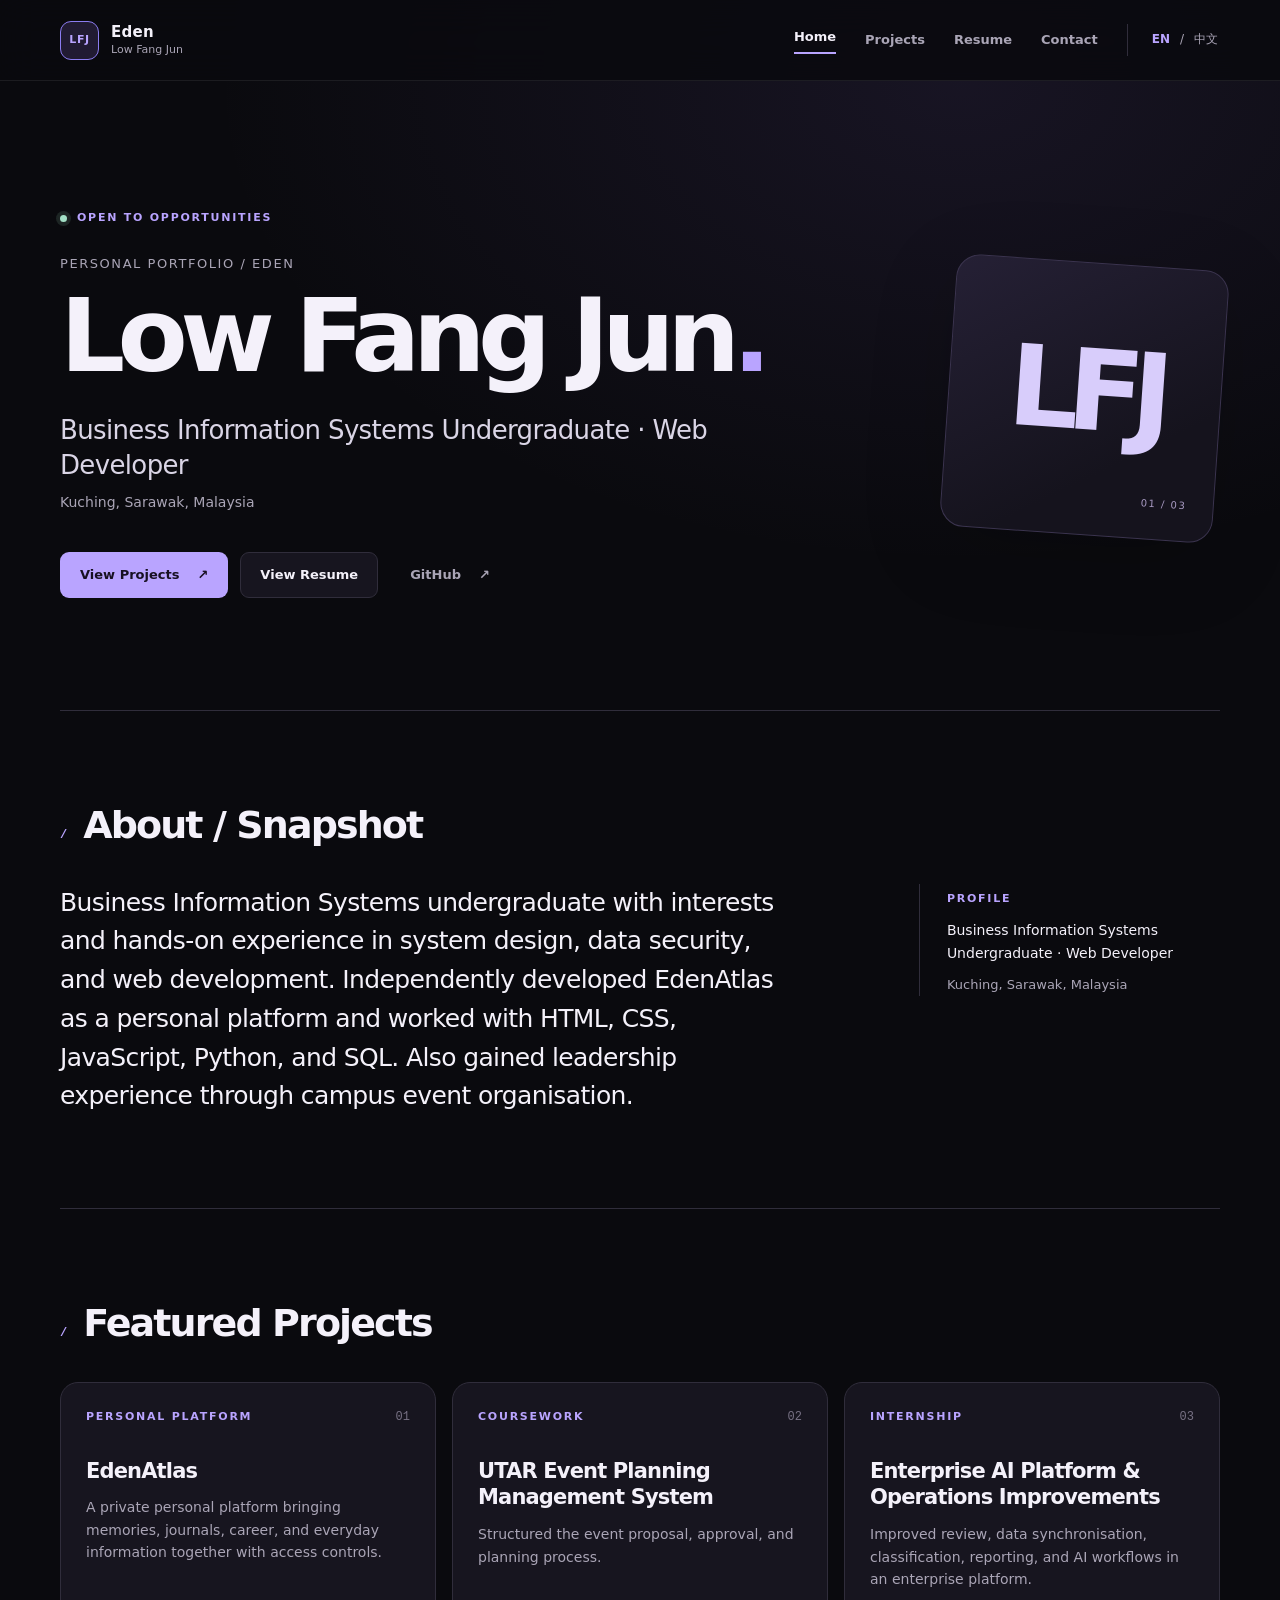
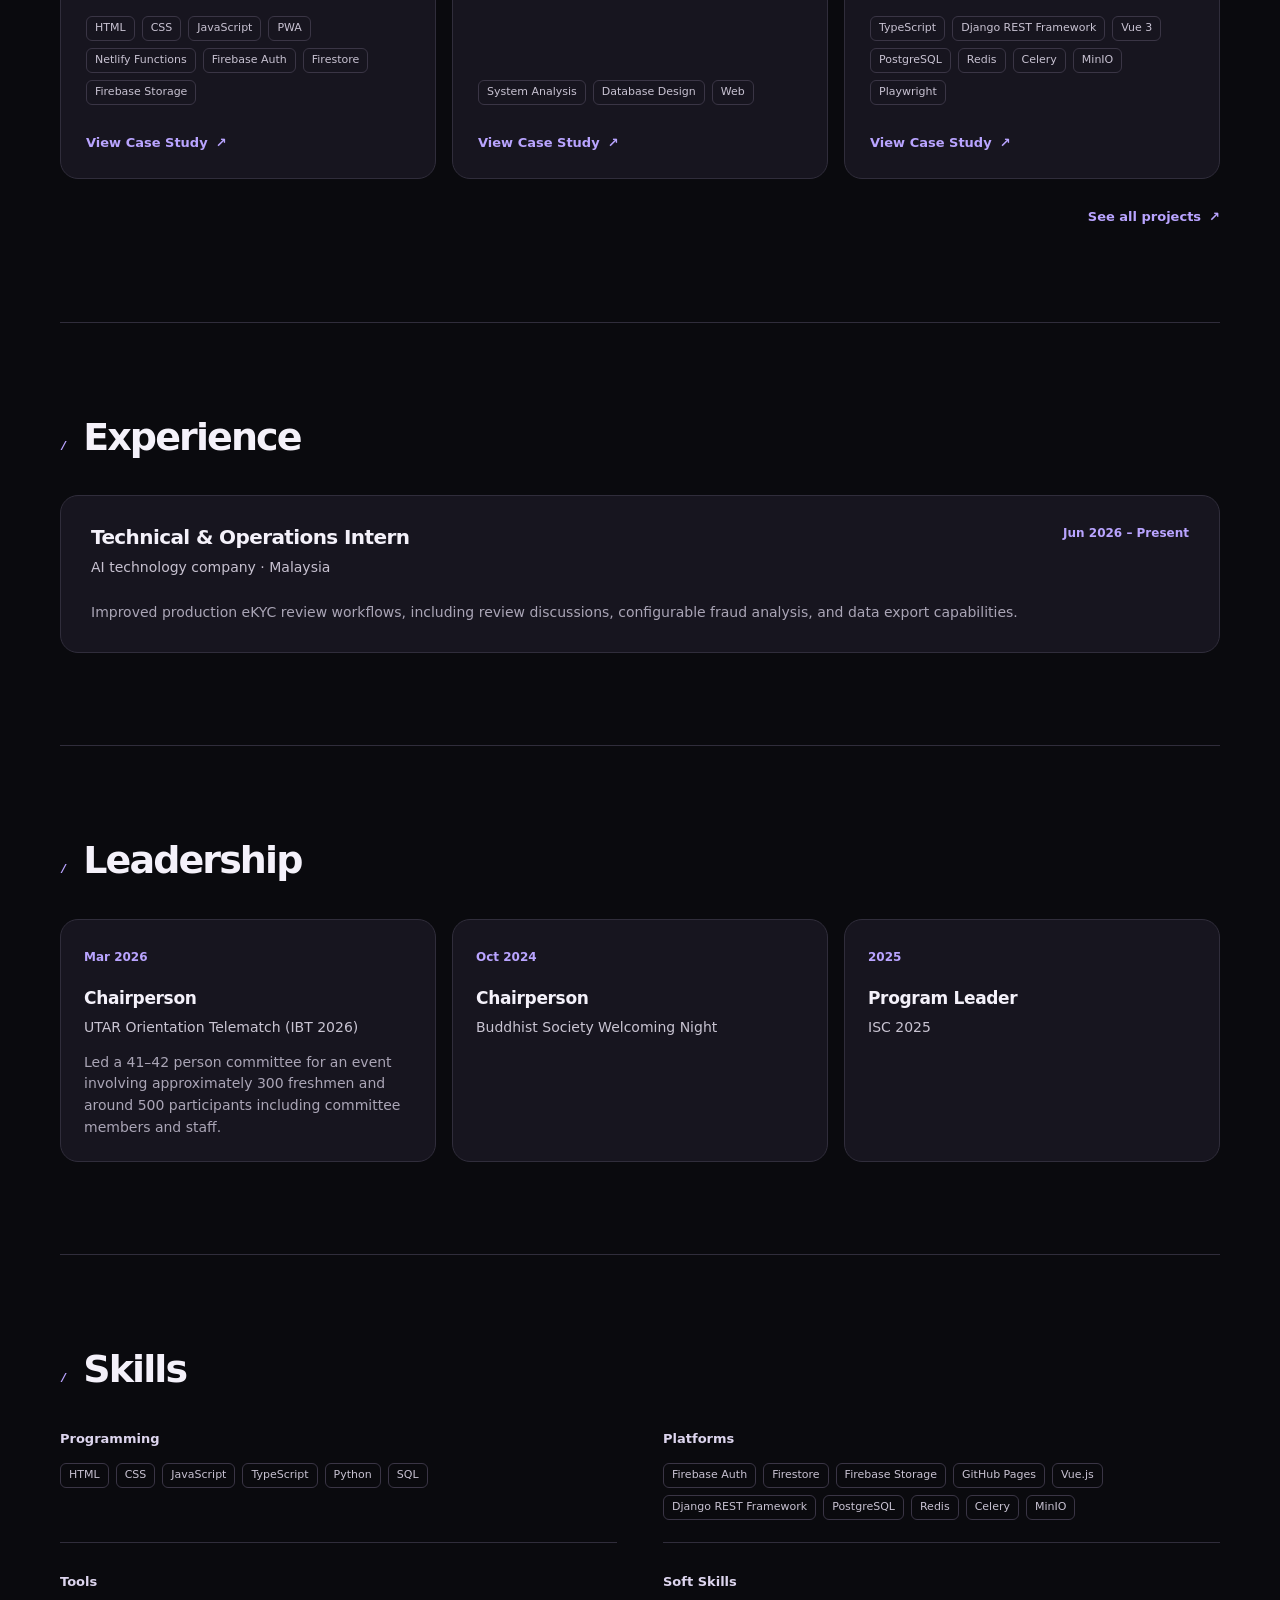
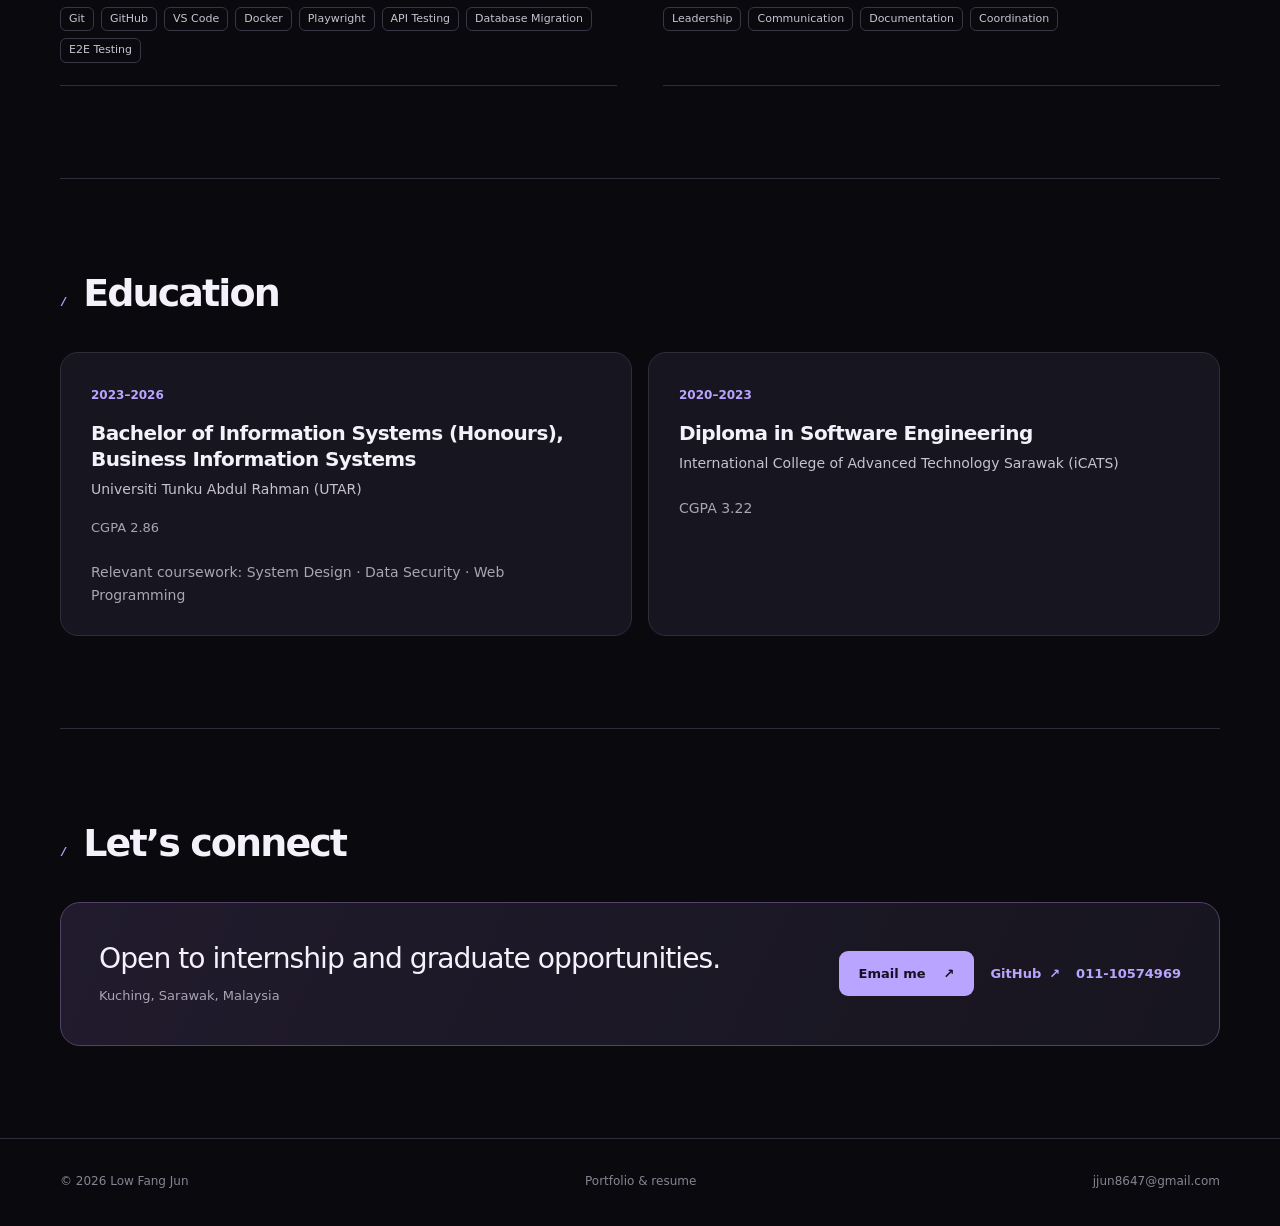
==== index.html @ b963300f "Create independent bilingual resume website" ====
<!doctype html>
<html lang="en">
<head>
  <meta charset="utf-8">
  <meta name="viewport" content="width=device-width, initial-scale=1">
  <meta name="description" content="Professional portfolio and resume of Low Fang Jun, a Business Information Systems undergraduate and web developer.">
  <meta name="theme-color" content="#0a0a0e">
  <title>Low Fang Jun — Business Information Systems & Web Development</title>
  <link rel="stylesheet" href="./assets/css/style.css">
  <script defer src="./assets/js/data.js"></script>
  <script defer src="./assets/js/main.js"></script>
</head>
<body data-page="home">
  <a class="skip-link" href="#main">Skip to content</a>
  <div id="site-header"></div>
  <main id="main" class="site-main"></main>
  <div id="site-footer"></div>
</body>
</html>
---- assets/css/style.css ----
:root{color-scheme:dark;--bg:#0a0a0e;--surface:#17151f;--surface-2:#1d1a27;--border:#302d3b;--text:#f4f1fa;--muted:#aaa5b6;--accent:#b9a4ff;--accent-2:#8b7cf0;--max:1160px;--radius:18px}
*{box-sizing:border-box}
html{scroll-behavior:smooth}
body{margin:0;background:var(--bg);color:var(--text);font:16px/1.65 system-ui,-apple-system,BlinkMacSystemFont,"Segoe UI",sans-serif;-webkit-font-smoothing:antialiased}
body::before{content:"";position:absolute;z-index:-1;top:0;left:0;width:100%;height:700px;background:radial-gradient(ellipse at 75% 12%,rgba(123,94,190,.12),transparent 55%);pointer-events:none}
a{color:inherit;text-decoration:none}button{font:inherit}button,a{-webkit-tap-highlight-color:transparent}
:focus-visible{outline:3px solid var(--accent);outline-offset:4px;border-radius:4px}
::selection{background:#7562b2;color:#fff}
.container{width:min(calc(100% - 48px),var(--max));margin-inline:auto}
.skip-link{position:fixed;z-index:100;top:-80px;left:16px;background:var(--accent);color:#111;padding:10px 16px;border-radius:8px}.skip-link:focus{top:12px}
.site-header{position:relative;z-index:10;border-bottom:1px solid rgba(255,255,255,.08);background:rgba(10,10,14,.86);backdrop-filter:blur(18px)}
.nav-inner{display:flex;align-items:center;justify-content:space-between;min-height:80px;gap:30px}
.brand{display:inline-flex;align-items:center;gap:12px;line-height:1.1;white-space:nowrap}.brand-mark{display:grid;place-items:center;width:39px;height:39px;border:1px solid var(--accent-2);border-radius:11px;color:var(--accent);font-size:11px;font-weight:800;letter-spacing:.05em;background:#211b32}.brand strong,.brand small{display:block}.brand strong{font-size:15px;letter-spacing:.02em}.brand small{font-size:11px;color:var(--muted);margin-top:4px}
.primary-nav{display:flex;align-items:center;gap:29px}.primary-nav>a{font-size:13px;font-weight:600;color:var(--muted);transition:color .2s}.primary-nav>a:hover,.primary-nav>a[aria-current]{color:var(--text)}.primary-nav>a[aria-current]::after{content:"";display:block;width:100%;height:2px;margin-top:4px;background:var(--accent)}
.language-switch{display:flex;align-items:center;gap:8px;padding-left:22px;border-left:1px solid var(--border);color:var(--muted);font-size:12px}.language-switch button{border:0;background:transparent;color:var(--muted);padding:6px 2px;cursor:pointer;font-size:12px}.language-switch button[aria-pressed=true]{color:var(--accent);font-weight:700}.language-switch button:hover{color:var(--text)}
.menu-toggle{display:none;width:42px;height:42px;align-items:center;justify-content:center;flex-direction:column;gap:5px;border:1px solid var(--border);border-radius:10px;background:var(--surface);cursor:pointer}.menu-toggle span{width:17px;height:2px;background:var(--text);border-radius:2px}
.site-main{min-height:calc(100vh - 170px)}.eyebrow{font-size:11px;letter-spacing:.16em;text-transform:uppercase;font-weight:800;color:var(--accent)}.muted{color:var(--muted)}.small{font-size:13px}
.hero{min-height:630px;display:grid;grid-template-columns:minmax(0,1.5fr) minmax(260px,.5fr);align-items:center;gap:70px;padding:95px 0 90px;border-bottom:1px solid var(--border)}.hero .eyebrow{display:flex;align-items:center;gap:10px}.status-dot{width:7px;height:7px;background:#a3e0c6;border-radius:50%;box-shadow:0 0 0 4px rgba(163,224,198,.12)}.hero-kicker{margin:26px 0 8px;color:var(--muted);font-size:13px;letter-spacing:.12em;text-transform:uppercase}.hero h1,.page-intro h1,.case-hero h1{font-size:clamp(54px,8vw,104px);letter-spacing:-.075em;line-height:1.04;margin:0;font-weight:700}.hero-period{color:var(--accent)}.hero-title{font-size:clamp(19px,2.2vw,26px);line-height:1.35;margin:24px 0 8px;max-width:690px;color:#dad5e6;letter-spacing:-.025em}.hero-location{color:var(--muted);font-size:14px;margin:0}.hero-actions{display:flex;flex-wrap:wrap;align-items:center;gap:12px;margin-top:38px}.button{display:inline-flex;align-items:center;justify-content:center;gap:18px;padding:11px 19px;border-radius:9px;border:1px solid transparent;font-size:13px;font-weight:700;min-height:45px;cursor:pointer;transition:transform .2s,border-color .2s,background .2s}.button:hover{transform:translateY(-2px)}.button-primary{background:var(--accent);color:#171022}.button-primary:hover{background:#cbbaff}.button-secondary{background:var(--surface);border-color:var(--border);color:var(--text)}.button-secondary:hover{border-color:var(--accent-2)}.button-plain{color:var(--muted)}.button-plain:hover{color:var(--text)}
.monogram{justify-self:end;display:flex;flex-direction:column;justify-content:space-between;width:min(100%,290px);aspect-ratio:1;border:1px solid #3b344f;border-radius:24px;padding:26px;background:linear-gradient(150deg,#252035,#15131d 70%);box-shadow:0 20px 80px rgba(0,0,0,.17);transform:rotate(4deg)}.monogram span{align-self:center;margin:auto;font-size:clamp(70px,9vw,112px);line-height:1;letter-spacing:-.11em;font-weight:800;color:#d8cdfb}.monogram small{align-self:flex-end;color:#a99bc4;font-size:10px;letter-spacing:.15em}
.section{padding:92px 0;border-bottom:1px solid var(--border);scroll-margin-top:36px}.section-heading{display:flex;align-items:baseline;gap:16px;margin-bottom:35px}.section-heading h2{font-size:clamp(26px,3vw,38px);line-height:1.2;letter-spacing:-.05em;margin:0}.section-index{color:var(--accent);font:700 12px/1.4 ui-monospace,Consolas,monospace}.about-layout{display:grid;grid-template-columns:1.7fr .7fr;gap:11%}.statement{font-size:clamp(19px,2vw,25px);line-height:1.55;letter-spacing:-.025em;margin:0;max-width:800px}.about-aside{border-left:1px solid var(--border);padding-left:27px;align-self:start}.about-aside p{margin:9px 0 0;font-size:14px}.about-aside p.muted{font-size:13px}
.project-grid{display:grid;grid-template-columns:repeat(3,minmax(0,1fr));gap:16px}.project-card{display:flex;flex-direction:column;min-width:0;padding:25px;background:var(--surface);border:1px solid var(--border);border-radius:var(--radius);transition:transform .2s,border-color .2s,background .2s}.project-card:hover{transform:translateY(-4px);border-color:#685682;background:var(--surface-2)}.card-top{display:flex;justify-content:space-between;gap:10px;align-items:center}.card-number{font:12px ui-monospace,Consolas,monospace;color:#777184}.project-card h3{font-size:21px;letter-spacing:-.04em;line-height:1.27;margin:32px 0 12px}.project-card p{color:var(--muted);font-size:14px;line-height:1.6;margin:0 0 26px}.tag-list{display:flex;flex-wrap:wrap;gap:7px;list-style:none;margin:0;padding:0}.tag-list li{border:1px solid #3a3545;border-radius:6px;padding:4px 8px;font-size:11px;line-height:1.35;color:#c8c2d2;overflow-wrap:anywhere}.project-card .tag-list{margin-top:auto;margin-bottom:27px}.text-link{display:inline-flex;align-items:center;gap:8px;width:max-content;max-width:100%;color:var(--accent);font-size:13px;font-weight:750}.text-link:hover{text-decoration:underline;text-underline-offset:4px}.section-tail{margin-top:24px;text-align:right}.section-tail .text-link{margin-left:auto}
.entry{padding:28px 30px;background:var(--surface);border:1px solid var(--border);border-radius:var(--radius)}.entry-head{display:flex;justify-content:space-between;align-items:start;gap:16px}.entry h3,.resume-project h3{margin:0;font-size:20px;line-height:1.3;letter-spacing:-.03em}.entry-sub{margin:6px 0 0;color:#c7c1d0;font-size:14px}.entry-date{color:var(--accent);font-size:12px;font-weight:700;white-space:nowrap}.entry>p:last-child{margin:22px 0 0;color:var(--muted);font-size:14px}.detail-list{margin:20px 0 0;padding-left:21px;color:var(--muted);font-size:14px}.detail-list li{padding-left:3px;margin:0 0 9px}.detail-list li:last-child{margin-bottom:0}
.leadership-grid{display:grid;grid-template-columns:repeat(3,minmax(0,1fr));gap:16px}.leadership-card{padding:23px;border:1px solid var(--border);border-radius:var(--radius);background:var(--surface)}.leadership-card h3{font-size:17px;line-height:1.3;margin:18px 0 6px;letter-spacing:-.02em}.leadership-card p{margin:0;color:#c9c4d2;font-size:14px}.leadership-card p.small{margin-top:13px;line-height:1.55;color:var(--muted)}
.skills-grid{display:grid;grid-template-columns:repeat(2,minmax(0,1fr));gap:28px 46px}.skill-group{padding:0 0 22px;border-bottom:1px solid var(--border)}.skill-group h3{font-size:13px;margin:0 0 14px;color:#ddd5ee}.education-grid{display:grid;grid-template-columns:repeat(2,minmax(0,1fr));gap:16px}.education-card h3{margin-top:13px}.education-card .muted{font-size:13px;margin:16px 0 0}.education-card .small{margin-top:7px}
.contact-section{border:0}.contact-panel{display:flex;justify-content:space-between;align-items:center;gap:32px;padding:38px;background:linear-gradient(115deg,#211b2d,#17151f);border:1px solid #514267;border-radius:20px}.contact-copy{font-size:clamp(20px,2.2vw,29px);line-height:1.3;letter-spacing:-.035em;margin:0}.contact-panel .muted{font-size:13px;margin:8px 0 0}.contact-actions{display:flex;align-items:center;flex-wrap:wrap;gap:16px}
.site-footer{border-top:1px solid var(--border);color:#888292;font-size:12px}.footer-inner{display:flex;justify-content:space-between;gap:20px;align-items:center;min-height:87px}.site-footer a:hover{color:var(--accent)}
.page-content{padding-top:70px;padding-bottom:100px}.page-intro{padding-bottom:55px}.page-intro h1{font-size:clamp(54px,7vw,84px);margin:16px 0}.page-intro>p:last-child{color:var(--muted);margin:0;max-width:600px}.projects-page-grid .project-card{min-height:360px}
.back-link{display:inline-flex;gap:10px;align-items:center;color:var(--muted);font-size:13px;font-weight:700}.back-link:hover{color:var(--accent)}.case-hero{display:flex;justify-content:space-between;gap:36px;align-items:end;padding:50px 0 65px;border-bottom:1px solid var(--border)}.case-hero h1{font-size:clamp(45px,6.5vw,80px);max-width:900px;margin:14px 0 20px}.case-summary{font-size:clamp(17px,2vw,22px);max-width:690px;color:#c8c3d0;line-height:1.5;margin:0}.case-hero-mark{white-space:nowrap;color:#655778;font-size:76px;line-height:1;font-weight:800;letter-spacing:-.09em}.case-hero-mark span{font-size:19px;color:var(--accent);letter-spacing:-.04em}.case-layout{display:grid;grid-template-columns:minmax(0,1fr) 280px;gap:80px;padding:25px 0 65px}.case-section{display:grid;grid-template-columns:190px minmax(0,1fr);gap:32px;border-bottom:1px solid var(--border);padding:39px 0}.case-label{display:flex;gap:13px;align-items:baseline}.case-label h2,.case-aside h2{font-size:16px;line-height:1.4;margin:0;letter-spacing:-.02em}.case-section p{font-size:16px;line-height:1.75;color:#c4bfcb;margin:0}.case-aside{align-self:start;position:sticky;top:25px;padding:28px;background:var(--surface);border:1px solid var(--border);border-radius:var(--radius);margin-top:39px}.case-aside h2{margin-bottom:20px}.project-pager{display:grid;grid-template-columns:1fr 1fr;gap:15px}.project-pager a{min-width:0;display:flex;flex-direction:column;gap:7px;padding:25px;border:1px solid var(--border);border-radius:var(--radius);background:var(--surface)}.project-pager a:hover{border-color:var(--accent-2)}.project-pager a:last-child{text-align:right}.project-pager span{font-size:12px;color:var(--muted)}.project-pager strong{font-size:16px;overflow-wrap:anywhere}.not-found{text-align:center;max-width:540px;margin:80px auto 120px}.not-found h1{font-size:clamp(40px,6vw,68px);letter-spacing:-.06em;margin:18px 0}.not-found p{color:var(--muted);margin-bottom:30px}
.resume-shell{padding:45px 0 100px}.resume-toolbar{display:flex;justify-content:space-between;align-items:center;margin-bottom:22px}.resume-paper{background:#fdfcfe;color:#202028;padding:54px 62px;border-radius:5px;box-shadow:0 25px 90px rgba(0,0,0,.18)}.resume-paper .eyebrow,.resume-paper .section-index,.resume-paper .entry-date{color:#5b438a}.resume-head{display:flex;justify-content:space-between;gap:25px;border-bottom:2px solid #33284e;padding-bottom:28px}.resume-head h1{font-size:42px;letter-spacing:-.06em;line-height:1.1;margin:8px 0}.resume-title{margin:0;color:#494354;font-size:16px}.resume-contact{display:flex;flex-direction:column;align-items:flex-end;gap:4px;text-align:right;font-size:12px;color:#474250}.resume-contact a:hover,.resume-project a:hover{text-decoration:underline}.resume-paper .section{padding:30px 0;border-color:#d9d6df}.resume-paper .section:last-child{border:0;padding-bottom:0}.resume-paper .section-heading{margin-bottom:17px}.resume-paper .section-heading h2{font-size:22px}.resume-paper .resume-summary{margin:0;line-height:1.65;font-size:13px}.resume-paper .entry{background:transparent;border:0;border-radius:0;padding:0}.resume-paper .entry h3,.resume-paper .resume-project h3{font-size:15px}.resume-paper .entry-sub,.resume-paper .entry>p:last-child,.resume-paper .detail-list,.resume-paper .resume-project p{font-size:12px;color:#494550}.resume-paper .entry-date{font-size:11px}.resume-paper .education-grid{gap:22px}.resume-paper .education-card .muted{font-size:11px;color:#595460;margin:7px 0 0}.resume-paper .detail-list{margin-top:11px;line-height:1.5}.resume-paper .detail-list li{margin-bottom:5px}.resume-projects{display:grid;gap:16px}.resume-project{padding-bottom:15px;border-bottom:1px solid #e0dde5}.resume-project:last-child{border-bottom:0;padding-bottom:0}.resume-project p{margin:6px 0 0}.resume-paper .leadership-grid{grid-template-columns:repeat(2,minmax(0,1fr));gap:14px 24px}.resume-paper .leadership-card{border:0;background:none;border-radius:0;padding:0}.resume-paper .leadership-card h3{font-size:13px;margin:4px 0 2px}.resume-paper .leadership-card p,.resume-paper .leadership-card p.small{font-size:11px;color:#494550;margin:0}.resume-paper .leadership-card p.small{margin-top:4px}.resume-paper .skills-grid{gap:15px 20px}.resume-paper .skill-group{border-color:#e0dde5;padding-bottom:10px}.resume-paper .skill-group h3{color:#33284e;font-size:12px;margin-bottom:8px}.resume-paper .tag-list{gap:5px}.resume-paper .tag-list li{border-color:#dcd8e4;color:#494550;font-size:10px;padding:3px 6px}
@media(max-width:850px){.hero{grid-template-columns:1fr minmax(170px,.35fr);gap:25px;min-height:530px}.monogram{padding:15px}.monogram span{font-size:60px}.project-grid{grid-template-columns:1fr 1fr}.project-card:last-child{grid-column:1/-1}.leadership-grid{grid-template-columns:1fr 1fr}.case-layout{gap:35px;grid-template-columns:minmax(0,1fr) 230px}.case-section{grid-template-columns:145px 1fr;gap:22px}.resume-paper{padding:45px}}
@media(max-width:700px){.container{width:min(calc(100% - 36px),var(--max))}.nav-inner{min-height:68px}.menu-toggle{display:flex}.primary-nav{display:none;position:absolute;top:68px;left:0;right:0;flex-direction:column;align-items:stretch;gap:0;background:#14121b;border-bottom:1px solid var(--border);padding:12px 18px 20px;box-shadow:0 18px 30px rgba(0,0,0,.25)}.primary-nav.is-open{display:flex}.primary-nav>a{padding:11px 6px}.primary-nav>a[aria-current]::after{width:30px;margin-top:2px}.language-switch{padding:10px 6px 0;border:0;border-top:1px solid var(--border);margin-top:6px}.hero{display:block;min-height:auto;padding:74px 0 76px}.hero h1{font-size:clamp(54px,12vw,80px)}.hero-title{margin-top:18px}.monogram{display:none}.section{padding:67px 0}.section-heading{margin-bottom:25px}.about-layout{grid-template-columns:1fr;gap:28px}.about-aside{padding-left:18px}.project-grid,.leadership-grid,.education-grid,.skills-grid{grid-template-columns:1fr}.project-card:last-child{grid-column:auto}.project-card{min-height:300px}.leadership-grid{gap:12px}.contact-panel{display:block;padding:25px}.contact-actions{margin-top:25px}.footer-inner{flex-wrap:wrap;padding:18px 0;min-height:0}.page-content{padding-top:50px}.case-hero{padding:42px 0}.case-hero-mark{display:none}.case-layout{display:flex;flex-direction:column;gap:0;padding-top:0}.case-aside{position:static;margin:28px 0}.case-section{grid-template-columns:1fr;gap:12px;padding:28px 0}.project-pager{grid-template-columns:1fr 1fr}.resume-shell{padding:25px 0 60px}.resume-paper{padding:30px 22px}.resume-head{display:block}.resume-contact{align-items:flex-start;text-align:left;margin-top:20px}.resume-paper .education-grid{grid-template-columns:1fr}.resume-paper .leadership-grid{grid-template-columns:1fr 1fr}.resume-paper .skills-grid{grid-template-columns:1fr 1fr}}
@media(max-width:420px){.container{width:min(calc(100% - 28px),var(--max))}.hero h1{font-size:52px}.hero-actions{gap:8px}.hero-actions .button{padding:10px 12px}.project-pager{grid-template-columns:1fr}.project-pager a:last-child{text-align:left}.resume-paper{padding:26px 18px}.resume-head h1{font-size:35px}.resume-paper .leadership-grid,.resume-paper .skills-grid{grid-template-columns:1fr}.entry-head{flex-direction:column;gap:6px}.contact-actions{align-items:flex-start;flex-direction:column}}
@media(prefers-reduced-motion:reduce){html{scroll-behavior:auto}*,*::before,*::after{transition-duration:.01ms!important;animation-duration:.01ms!important}}
@page{size:A4;margin:15mm}
@media print{*{-webkit-print-color-adjust:exact;print-color-adjust:exact}html,body{background:#fff!important;color:#111!important;font-size:10pt}.site-header,.site-footer,.skip-link,.resume-toolbar,.print-button{display:none!important}body::before{display:none}.container{width:100%;max-width:none}.site-main{min-height:0}.resume-shell{padding:0}.resume-paper{padding:0;border:0;box-shadow:none;background:#fff;color:#111}.resume-head{break-after:avoid}.resume-paper .section{padding:15px 0;break-inside:auto}.resume-paper .section-heading,.resume-paper h2,.resume-paper h3{break-after:avoid}.resume-paper .entry,.resume-paper .education-card,.resume-paper .resume-project,.resume-paper .leadership-card,.resume-paper .skill-group{break-inside:avoid;page-break-inside:avoid}.resume-paper .leadership-grid{grid-template-columns:1fr 1fr}.resume-paper .skills-grid{grid-template-columns:1fr 1fr}.resume-paper .tag-list li{border-color:#c8c8c8}.resume-contact a,.resume-project a{color:inherit;text-decoration:none}.resume-paper .detail-list li{orphans:2;widows:2}}
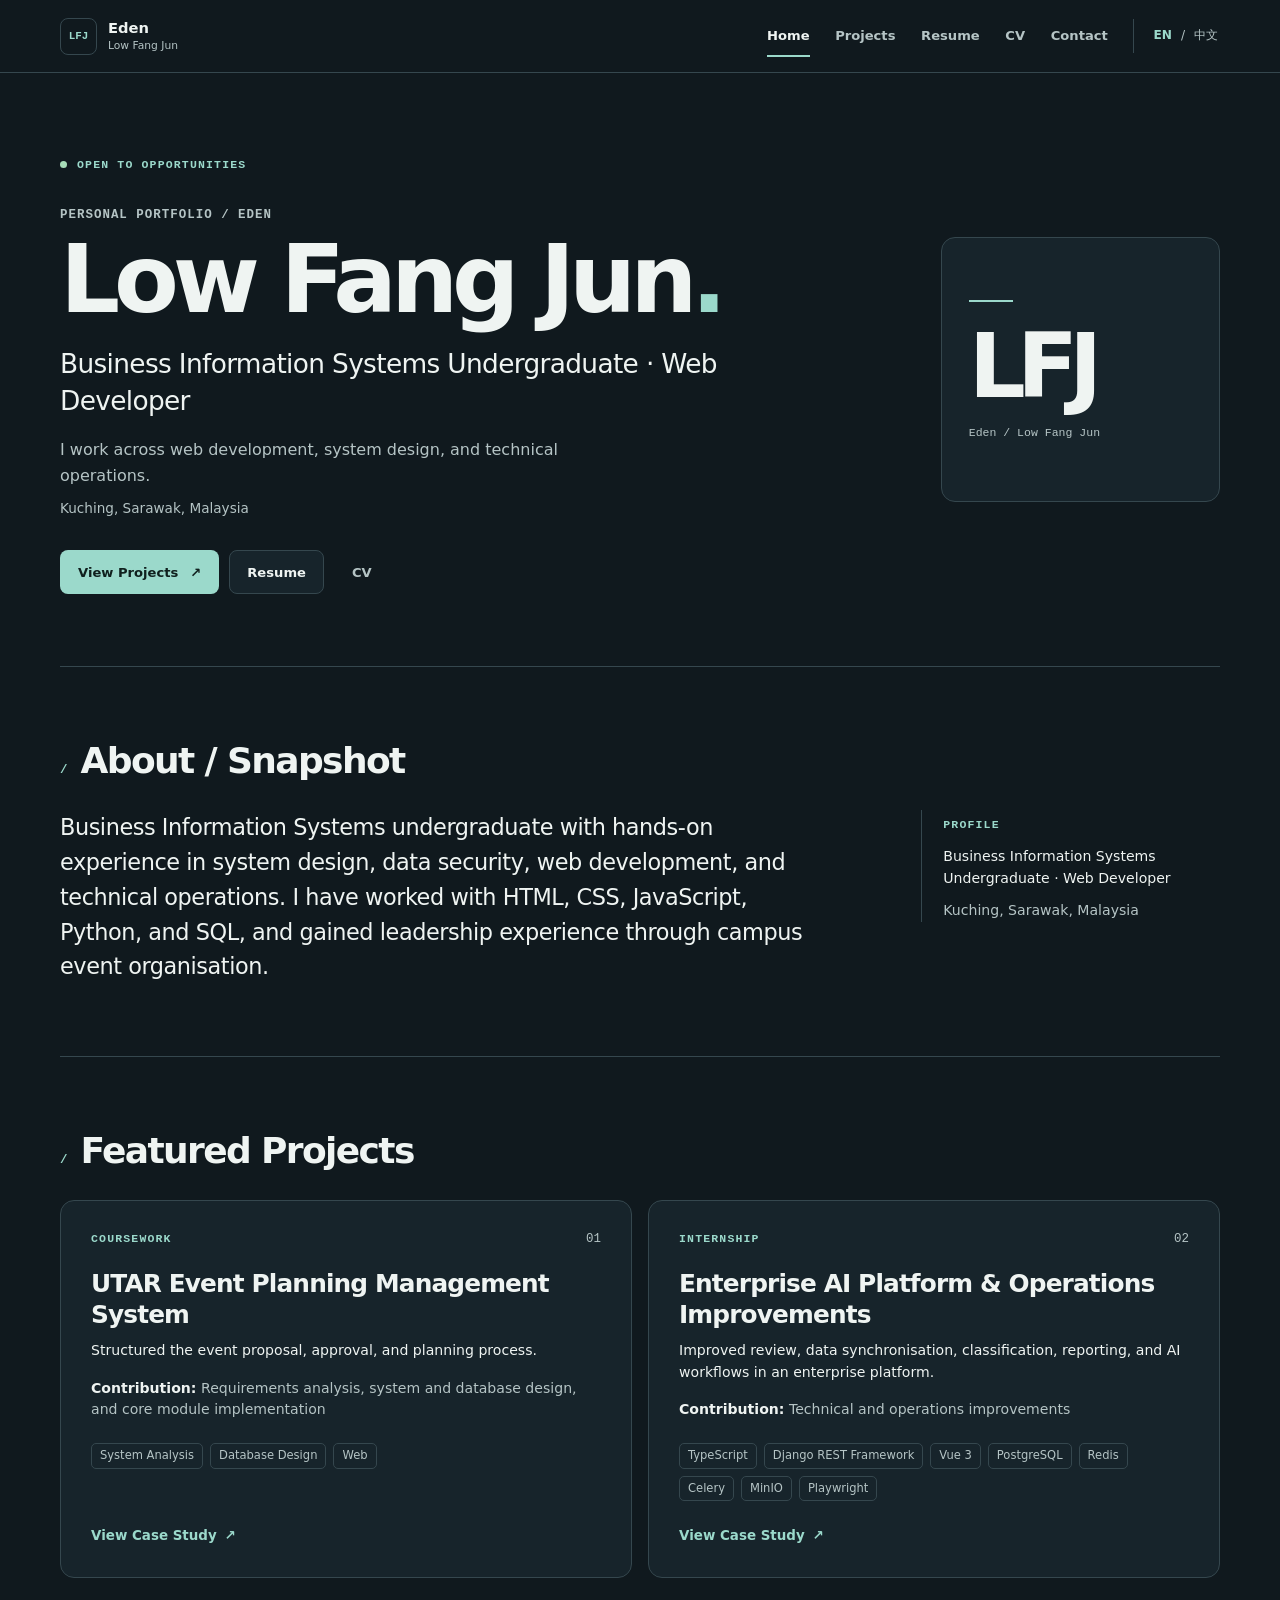
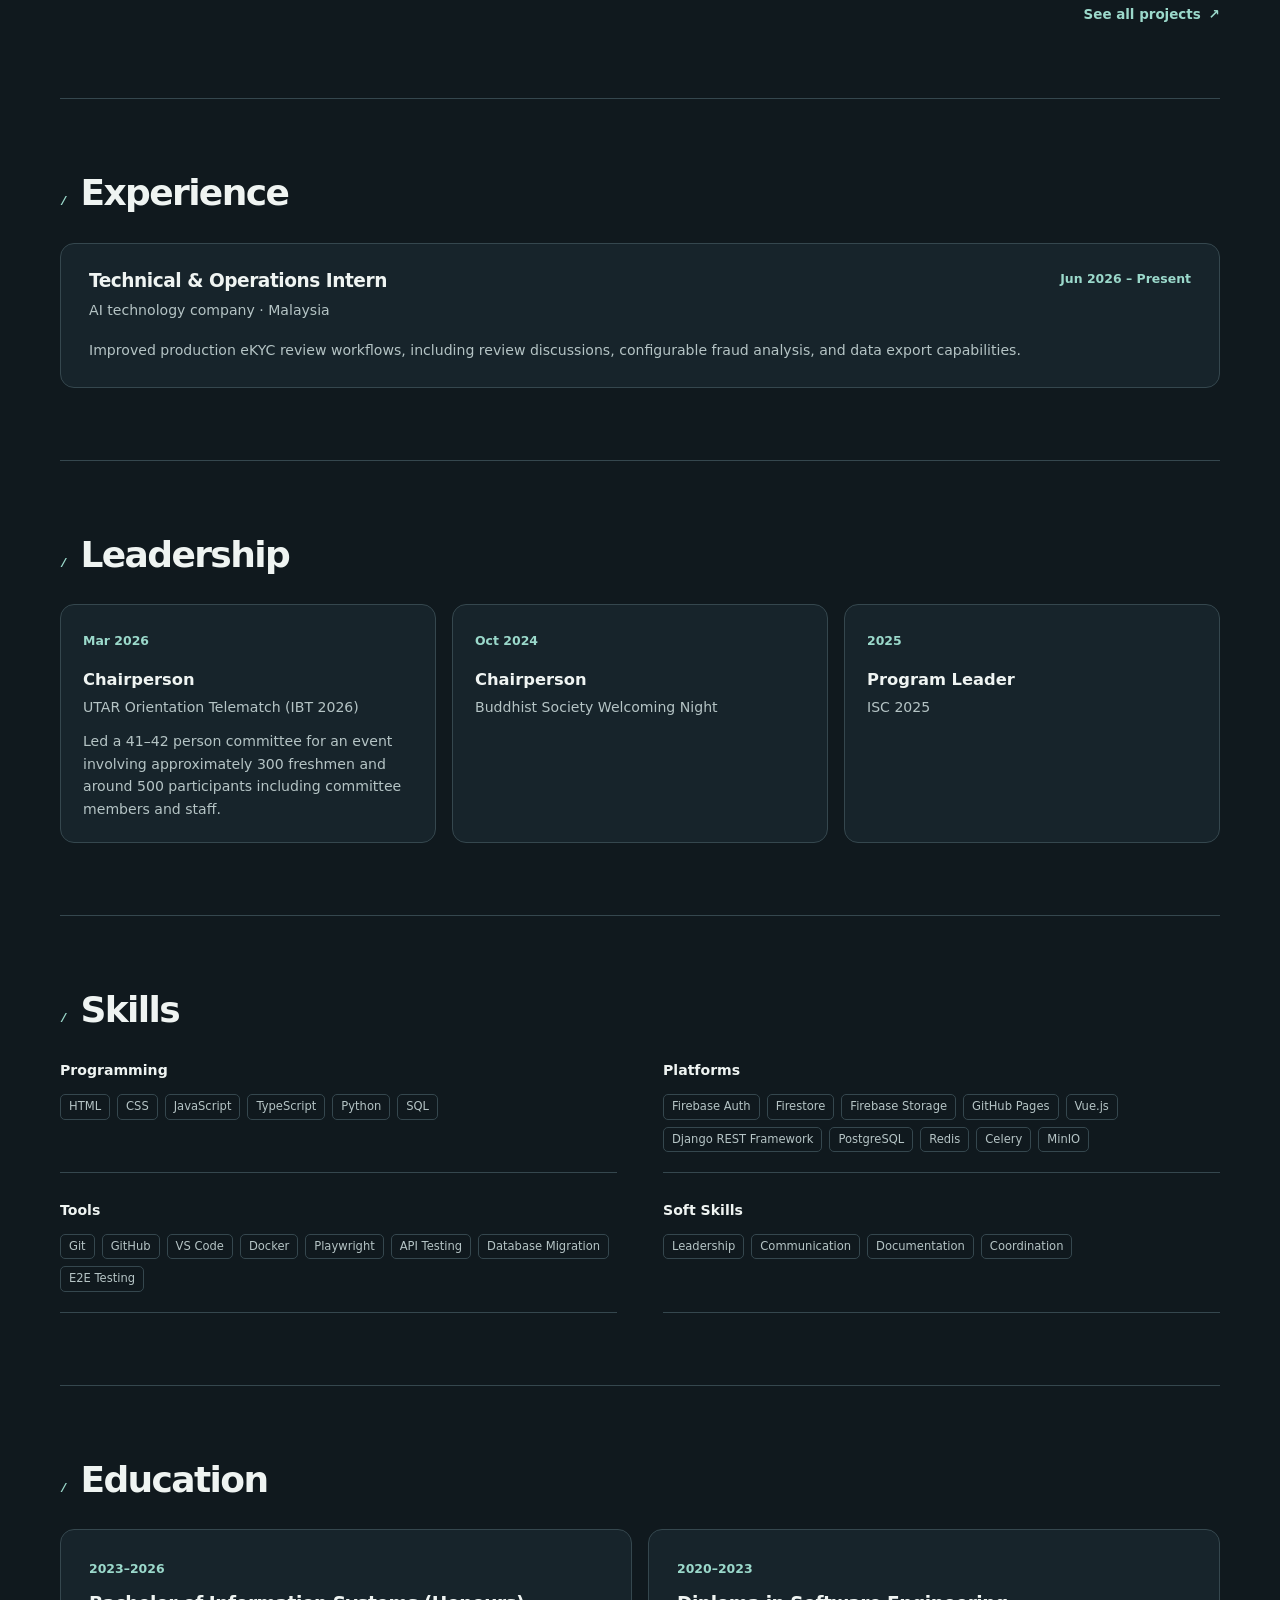
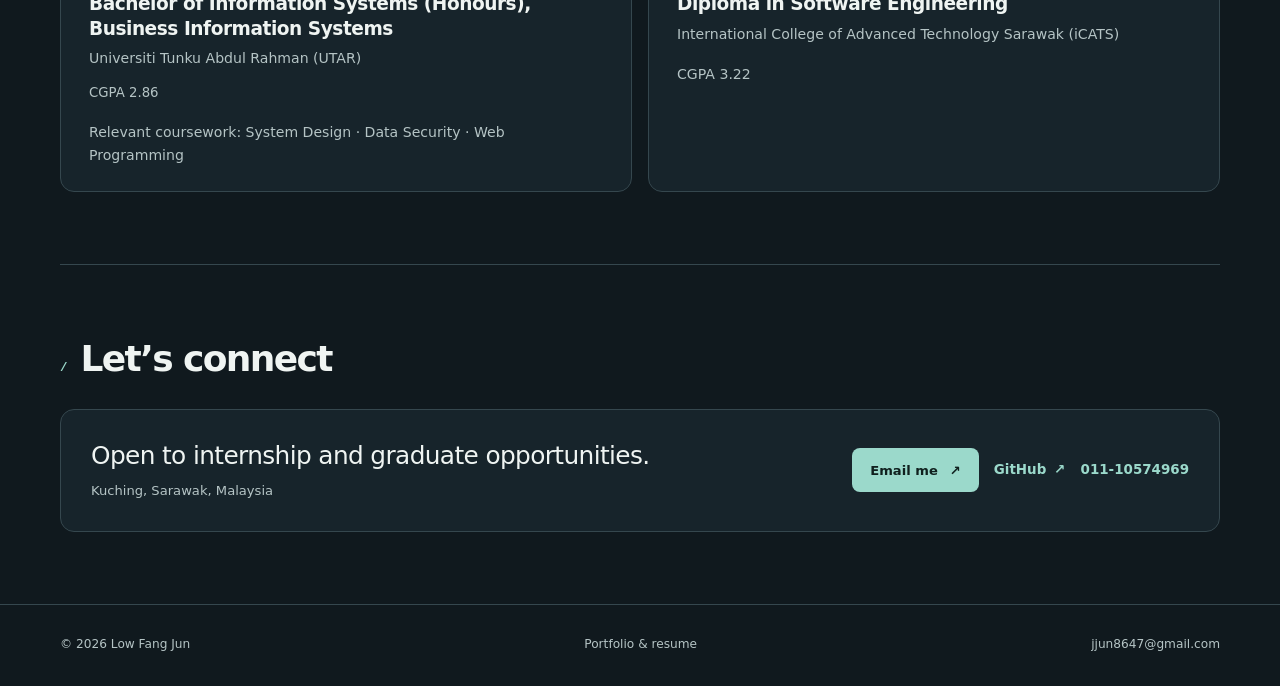
==== commit e1a1d705: "Upgrade portfolio UI and dynamic CV" ====
--- a/index.html
+++ b/index.html
@@ -1,10 +1,10 @@
-<!doctype html>
+﻿<!doctype html>
 <html lang="en">
 <head>
   <meta charset="utf-8">
   <meta name="viewport" content="width=device-width, initial-scale=1">
   <meta name="description" content="Professional portfolio and resume of Low Fang Jun, a Business Information Systems undergraduate and web developer.">
-  <meta name="theme-color" content="#0a0a0e">
+  <meta name="theme-color" content="#10191e">
   <title>Low Fang Jun — Business Information Systems & Web Development</title>
   <link rel="stylesheet" href="./assets/css/style.css">
   <script defer src="./assets/js/data.js"></script>
--- a/assets/css/style.css
+++ b/assets/css/style.css
@@ -1,35 +1,205 @@
-:root{color-scheme:dark;--bg:#0a0a0e;--surface:#17151f;--surface-2:#1d1a27;--border:#302d3b;--text:#f4f1fa;--muted:#aaa5b6;--accent:#b9a4ff;--accent-2:#8b7cf0;--max:1160px;--radius:18px}
-*{box-sizing:border-box}
-html{scroll-behavior:smooth}
-body{margin:0;background:var(--bg);color:var(--text);font:16px/1.65 system-ui,-apple-system,BlinkMacSystemFont,"Segoe UI",sans-serif;-webkit-font-smoothing:antialiased}
-body::before{content:"";position:absolute;z-index:-1;top:0;left:0;width:100%;height:700px;background:radial-gradient(ellipse at 75% 12%,rgba(123,94,190,.12),transparent 55%);pointer-events:none}
-a{color:inherit;text-decoration:none}button{font:inherit}button,a{-webkit-tap-highlight-color:transparent}
-:focus-visible{outline:3px solid var(--accent);outline-offset:4px;border-radius:4px}
-::selection{background:#7562b2;color:#fff}
-.container{width:min(calc(100% - 48px),var(--max));margin-inline:auto}
-.skip-link{position:fixed;z-index:100;top:-80px;left:16px;background:var(--accent);color:#111;padding:10px 16px;border-radius:8px}.skip-link:focus{top:12px}
-.site-header{position:relative;z-index:10;border-bottom:1px solid rgba(255,255,255,.08);background:rgba(10,10,14,.86);backdrop-filter:blur(18px)}
-.nav-inner{display:flex;align-items:center;justify-content:space-between;min-height:80px;gap:30px}
-.brand{display:inline-flex;align-items:center;gap:12px;line-height:1.1;white-space:nowrap}.brand-mark{display:grid;place-items:center;width:39px;height:39px;border:1px solid var(--accent-2);border-radius:11px;color:var(--accent);font-size:11px;font-weight:800;letter-spacing:.05em;background:#211b32}.brand strong,.brand small{display:block}.brand strong{font-size:15px;letter-spacing:.02em}.brand small{font-size:11px;color:var(--muted);margin-top:4px}
-.primary-nav{display:flex;align-items:center;gap:29px}.primary-nav>a{font-size:13px;font-weight:600;color:var(--muted);transition:color .2s}.primary-nav>a:hover,.primary-nav>a[aria-current]{color:var(--text)}.primary-nav>a[aria-current]::after{content:"";display:block;width:100%;height:2px;margin-top:4px;background:var(--accent)}
-.language-switch{display:flex;align-items:center;gap:8px;padding-left:22px;border-left:1px solid var(--border);color:var(--muted);font-size:12px}.language-switch button{border:0;background:transparent;color:var(--muted);padding:6px 2px;cursor:pointer;font-size:12px}.language-switch button[aria-pressed=true]{color:var(--accent);font-weight:700}.language-switch button:hover{color:var(--text)}
-.menu-toggle{display:none;width:42px;height:42px;align-items:center;justify-content:center;flex-direction:column;gap:5px;border:1px solid var(--border);border-radius:10px;background:var(--surface);cursor:pointer}.menu-toggle span{width:17px;height:2px;background:var(--text);border-radius:2px}
-.site-main{min-height:calc(100vh - 170px)}.eyebrow{font-size:11px;letter-spacing:.16em;text-transform:uppercase;font-weight:800;color:var(--accent)}.muted{color:var(--muted)}.small{font-size:13px}
-.hero{min-height:630px;display:grid;grid-template-columns:minmax(0,1.5fr) minmax(260px,.5fr);align-items:center;gap:70px;padding:95px 0 90px;border-bottom:1px solid var(--border)}.hero .eyebrow{display:flex;align-items:center;gap:10px}.status-dot{width:7px;height:7px;background:#a3e0c6;border-radius:50%;box-shadow:0 0 0 4px rgba(163,224,198,.12)}.hero-kicker{margin:26px 0 8px;color:var(--muted);font-size:13px;letter-spacing:.12em;text-transform:uppercase}.hero h1,.page-intro h1,.case-hero h1{font-size:clamp(54px,8vw,104px);letter-spacing:-.075em;line-height:1.04;margin:0;font-weight:700}.hero-period{color:var(--accent)}.hero-title{font-size:clamp(19px,2.2vw,26px);line-height:1.35;margin:24px 0 8px;max-width:690px;color:#dad5e6;letter-spacing:-.025em}.hero-location{color:var(--muted);font-size:14px;margin:0}.hero-actions{display:flex;flex-wrap:wrap;align-items:center;gap:12px;margin-top:38px}.button{display:inline-flex;align-items:center;justify-content:center;gap:18px;padding:11px 19px;border-radius:9px;border:1px solid transparent;font-size:13px;font-weight:700;min-height:45px;cursor:pointer;transition:transform .2s,border-color .2s,background .2s}.button:hover{transform:translateY(-2px)}.button-primary{background:var(--accent);color:#171022}.button-primary:hover{background:#cbbaff}.button-secondary{background:var(--surface);border-color:var(--border);color:var(--text)}.button-secondary:hover{border-color:var(--accent-2)}.button-plain{color:var(--muted)}.button-plain:hover{color:var(--text)}
-.monogram{justify-self:end;display:flex;flex-direction:column;justify-content:space-between;width:min(100%,290px);aspect-ratio:1;border:1px solid #3b344f;border-radius:24px;padding:26px;background:linear-gradient(150deg,#252035,#15131d 70%);box-shadow:0 20px 80px rgba(0,0,0,.17);transform:rotate(4deg)}.monogram span{align-self:center;margin:auto;font-size:clamp(70px,9vw,112px);line-height:1;letter-spacing:-.11em;font-weight:800;color:#d8cdfb}.monogram small{align-self:flex-end;color:#a99bc4;font-size:10px;letter-spacing:.15em}
-.section{padding:92px 0;border-bottom:1px solid var(--border);scroll-margin-top:36px}.section-heading{display:flex;align-items:baseline;gap:16px;margin-bottom:35px}.section-heading h2{font-size:clamp(26px,3vw,38px);line-height:1.2;letter-spacing:-.05em;margin:0}.section-index{color:var(--accent);font:700 12px/1.4 ui-monospace,Consolas,monospace}.about-layout{display:grid;grid-template-columns:1.7fr .7fr;gap:11%}.statement{font-size:clamp(19px,2vw,25px);line-height:1.55;letter-spacing:-.025em;margin:0;max-width:800px}.about-aside{border-left:1px solid var(--border);padding-left:27px;align-self:start}.about-aside p{margin:9px 0 0;font-size:14px}.about-aside p.muted{font-size:13px}
-.project-grid{display:grid;grid-template-columns:repeat(3,minmax(0,1fr));gap:16px}.project-card{display:flex;flex-direction:column;min-width:0;padding:25px;background:var(--surface);border:1px solid var(--border);border-radius:var(--radius);transition:transform .2s,border-color .2s,background .2s}.project-card:hover{transform:translateY(-4px);border-color:#685682;background:var(--surface-2)}.card-top{display:flex;justify-content:space-between;gap:10px;align-items:center}.card-number{font:12px ui-monospace,Consolas,monospace;color:#777184}.project-card h3{font-size:21px;letter-spacing:-.04em;line-height:1.27;margin:32px 0 12px}.project-card p{color:var(--muted);font-size:14px;line-height:1.6;margin:0 0 26px}.tag-list{display:flex;flex-wrap:wrap;gap:7px;list-style:none;margin:0;padding:0}.tag-list li{border:1px solid #3a3545;border-radius:6px;padding:4px 8px;font-size:11px;line-height:1.35;color:#c8c2d2;overflow-wrap:anywhere}.project-card .tag-list{margin-top:auto;margin-bottom:27px}.text-link{display:inline-flex;align-items:center;gap:8px;width:max-content;max-width:100%;color:var(--accent);font-size:13px;font-weight:750}.text-link:hover{text-decoration:underline;text-underline-offset:4px}.section-tail{margin-top:24px;text-align:right}.section-tail .text-link{margin-left:auto}
-.entry{padding:28px 30px;background:var(--surface);border:1px solid var(--border);border-radius:var(--radius)}.entry-head{display:flex;justify-content:space-between;align-items:start;gap:16px}.entry h3,.resume-project h3{margin:0;font-size:20px;line-height:1.3;letter-spacing:-.03em}.entry-sub{margin:6px 0 0;color:#c7c1d0;font-size:14px}.entry-date{color:var(--accent);font-size:12px;font-weight:700;white-space:nowrap}.entry>p:last-child{margin:22px 0 0;color:var(--muted);font-size:14px}.detail-list{margin:20px 0 0;padding-left:21px;color:var(--muted);font-size:14px}.detail-list li{padding-left:3px;margin:0 0 9px}.detail-list li:last-child{margin-bottom:0}
-.leadership-grid{display:grid;grid-template-columns:repeat(3,minmax(0,1fr));gap:16px}.leadership-card{padding:23px;border:1px solid var(--border);border-radius:var(--radius);background:var(--surface)}.leadership-card h3{font-size:17px;line-height:1.3;margin:18px 0 6px;letter-spacing:-.02em}.leadership-card p{margin:0;color:#c9c4d2;font-size:14px}.leadership-card p.small{margin-top:13px;line-height:1.55;color:var(--muted)}
-.skills-grid{display:grid;grid-template-columns:repeat(2,minmax(0,1fr));gap:28px 46px}.skill-group{padding:0 0 22px;border-bottom:1px solid var(--border)}.skill-group h3{font-size:13px;margin:0 0 14px;color:#ddd5ee}.education-grid{display:grid;grid-template-columns:repeat(2,minmax(0,1fr));gap:16px}.education-card h3{margin-top:13px}.education-card .muted{font-size:13px;margin:16px 0 0}.education-card .small{margin-top:7px}
-.contact-section{border:0}.contact-panel{display:flex;justify-content:space-between;align-items:center;gap:32px;padding:38px;background:linear-gradient(115deg,#211b2d,#17151f);border:1px solid #514267;border-radius:20px}.contact-copy{font-size:clamp(20px,2.2vw,29px);line-height:1.3;letter-spacing:-.035em;margin:0}.contact-panel .muted{font-size:13px;margin:8px 0 0}.contact-actions{display:flex;align-items:center;flex-wrap:wrap;gap:16px}
-.site-footer{border-top:1px solid var(--border);color:#888292;font-size:12px}.footer-inner{display:flex;justify-content:space-between;gap:20px;align-items:center;min-height:87px}.site-footer a:hover{color:var(--accent)}
-.page-content{padding-top:70px;padding-bottom:100px}.page-intro{padding-bottom:55px}.page-intro h1{font-size:clamp(54px,7vw,84px);margin:16px 0}.page-intro>p:last-child{color:var(--muted);margin:0;max-width:600px}.projects-page-grid .project-card{min-height:360px}
-.back-link{display:inline-flex;gap:10px;align-items:center;color:var(--muted);font-size:13px;font-weight:700}.back-link:hover{color:var(--accent)}.case-hero{display:flex;justify-content:space-between;gap:36px;align-items:end;padding:50px 0 65px;border-bottom:1px solid var(--border)}.case-hero h1{font-size:clamp(45px,6.5vw,80px);max-width:900px;margin:14px 0 20px}.case-summary{font-size:clamp(17px,2vw,22px);max-width:690px;color:#c8c3d0;line-height:1.5;margin:0}.case-hero-mark{white-space:nowrap;color:#655778;font-size:76px;line-height:1;font-weight:800;letter-spacing:-.09em}.case-hero-mark span{font-size:19px;color:var(--accent);letter-spacing:-.04em}.case-layout{display:grid;grid-template-columns:minmax(0,1fr) 280px;gap:80px;padding:25px 0 65px}.case-section{display:grid;grid-template-columns:190px minmax(0,1fr);gap:32px;border-bottom:1px solid var(--border);padding:39px 0}.case-label{display:flex;gap:13px;align-items:baseline}.case-label h2,.case-aside h2{font-size:16px;line-height:1.4;margin:0;letter-spacing:-.02em}.case-section p{font-size:16px;line-height:1.75;color:#c4bfcb;margin:0}.case-aside{align-self:start;position:sticky;top:25px;padding:28px;background:var(--surface);border:1px solid var(--border);border-radius:var(--radius);margin-top:39px}.case-aside h2{margin-bottom:20px}.project-pager{display:grid;grid-template-columns:1fr 1fr;gap:15px}.project-pager a{min-width:0;display:flex;flex-direction:column;gap:7px;padding:25px;border:1px solid var(--border);border-radius:var(--radius);background:var(--surface)}.project-pager a:hover{border-color:var(--accent-2)}.project-pager a:last-child{text-align:right}.project-pager span{font-size:12px;color:var(--muted)}.project-pager strong{font-size:16px;overflow-wrap:anywhere}.not-found{text-align:center;max-width:540px;margin:80px auto 120px}.not-found h1{font-size:clamp(40px,6vw,68px);letter-spacing:-.06em;margin:18px 0}.not-found p{color:var(--muted);margin-bottom:30px}
-.resume-shell{padding:45px 0 100px}.resume-toolbar{display:flex;justify-content:space-between;align-items:center;margin-bottom:22px}.resume-paper{background:#fdfcfe;color:#202028;padding:54px 62px;border-radius:5px;box-shadow:0 25px 90px rgba(0,0,0,.18)}.resume-paper .eyebrow,.resume-paper .section-index,.resume-paper .entry-date{color:#5b438a}.resume-head{display:flex;justify-content:space-between;gap:25px;border-bottom:2px solid #33284e;padding-bottom:28px}.resume-head h1{font-size:42px;letter-spacing:-.06em;line-height:1.1;margin:8px 0}.resume-title{margin:0;color:#494354;font-size:16px}.resume-contact{display:flex;flex-direction:column;align-items:flex-end;gap:4px;text-align:right;font-size:12px;color:#474250}.resume-contact a:hover,.resume-project a:hover{text-decoration:underline}.resume-paper .section{padding:30px 0;border-color:#d9d6df}.resume-paper .section:last-child{border:0;padding-bottom:0}.resume-paper .section-heading{margin-bottom:17px}.resume-paper .section-heading h2{font-size:22px}.resume-paper .resume-summary{margin:0;line-height:1.65;font-size:13px}.resume-paper .entry{background:transparent;border:0;border-radius:0;padding:0}.resume-paper .entry h3,.resume-paper .resume-project h3{font-size:15px}.resume-paper .entry-sub,.resume-paper .entry>p:last-child,.resume-paper .detail-list,.resume-paper .resume-project p{font-size:12px;color:#494550}.resume-paper .entry-date{font-size:11px}.resume-paper .education-grid{gap:22px}.resume-paper .education-card .muted{font-size:11px;color:#595460;margin:7px 0 0}.resume-paper .detail-list{margin-top:11px;line-height:1.5}.resume-paper .detail-list li{margin-bottom:5px}.resume-projects{display:grid;gap:16px}.resume-project{padding-bottom:15px;border-bottom:1px solid #e0dde5}.resume-project:last-child{border-bottom:0;padding-bottom:0}.resume-project p{margin:6px 0 0}.resume-paper .leadership-grid{grid-template-columns:repeat(2,minmax(0,1fr));gap:14px 24px}.resume-paper .leadership-card{border:0;background:none;border-radius:0;padding:0}.resume-paper .leadership-card h3{font-size:13px;margin:4px 0 2px}.resume-paper .leadership-card p,.resume-paper .leadership-card p.small{font-size:11px;color:#494550;margin:0}.resume-paper .leadership-card p.small{margin-top:4px}.resume-paper .skills-grid{gap:15px 20px}.resume-paper .skill-group{border-color:#e0dde5;padding-bottom:10px}.resume-paper .skill-group h3{color:#33284e;font-size:12px;margin-bottom:8px}.resume-paper .tag-list{gap:5px}.resume-paper .tag-list li{border-color:#dcd8e4;color:#494550;font-size:10px;padding:3px 6px}
-@media(max-width:850px){.hero{grid-template-columns:1fr minmax(170px,.35fr);gap:25px;min-height:530px}.monogram{padding:15px}.monogram span{font-size:60px}.project-grid{grid-template-columns:1fr 1fr}.project-card:last-child{grid-column:1/-1}.leadership-grid{grid-template-columns:1fr 1fr}.case-layout{gap:35px;grid-template-columns:minmax(0,1fr) 230px}.case-section{grid-template-columns:145px 1fr;gap:22px}.resume-paper{padding:45px}}
-@media(max-width:700px){.container{width:min(calc(100% - 36px),var(--max))}.nav-inner{min-height:68px}.menu-toggle{display:flex}.primary-nav{display:none;position:absolute;top:68px;left:0;right:0;flex-direction:column;align-items:stretch;gap:0;background:#14121b;border-bottom:1px solid var(--border);padding:12px 18px 20px;box-shadow:0 18px 30px rgba(0,0,0,.25)}.primary-nav.is-open{display:flex}.primary-nav>a{padding:11px 6px}.primary-nav>a[aria-current]::after{width:30px;margin-top:2px}.language-switch{padding:10px 6px 0;border:0;border-top:1px solid var(--border);margin-top:6px}.hero{display:block;min-height:auto;padding:74px 0 76px}.hero h1{font-size:clamp(54px,12vw,80px)}.hero-title{margin-top:18px}.monogram{display:none}.section{padding:67px 0}.section-heading{margin-bottom:25px}.about-layout{grid-template-columns:1fr;gap:28px}.about-aside{padding-left:18px}.project-grid,.leadership-grid,.education-grid,.skills-grid{grid-template-columns:1fr}.project-card:last-child{grid-column:auto}.project-card{min-height:300px}.leadership-grid{gap:12px}.contact-panel{display:block;padding:25px}.contact-actions{margin-top:25px}.footer-inner{flex-wrap:wrap;padding:18px 0;min-height:0}.page-content{padding-top:50px}.case-hero{padding:42px 0}.case-hero-mark{display:none}.case-layout{display:flex;flex-direction:column;gap:0;padding-top:0}.case-aside{position:static;margin:28px 0}.case-section{grid-template-columns:1fr;gap:12px;padding:28px 0}.project-pager{grid-template-columns:1fr 1fr}.resume-shell{padding:25px 0 60px}.resume-paper{padding:30px 22px}.resume-head{display:block}.resume-contact{align-items:flex-start;text-align:left;margin-top:20px}.resume-paper .education-grid{grid-template-columns:1fr}.resume-paper .leadership-grid{grid-template-columns:1fr 1fr}.resume-paper .skills-grid{grid-template-columns:1fr 1fr}}
-@media(max-width:420px){.container{width:min(calc(100% - 28px),var(--max))}.hero h1{font-size:52px}.hero-actions{gap:8px}.hero-actions .button{padding:10px 12px}.project-pager{grid-template-columns:1fr}.project-pager a:last-child{text-align:left}.resume-paper{padding:26px 18px}.resume-head h1{font-size:35px}.resume-paper .leadership-grid,.resume-paper .skills-grid{grid-template-columns:1fr}.entry-head{flex-direction:column;gap:6px}.contact-actions{align-items:flex-start;flex-direction:column}}
-@media(prefers-reduced-motion:reduce){html{scroll-behavior:auto}*,*::before,*::after{transition-duration:.01ms!important;animation-duration:.01ms!important}}
-@page{size:A4;margin:15mm}
-@media print{*{-webkit-print-color-adjust:exact;print-color-adjust:exact}html,body{background:#fff!important;color:#111!important;font-size:10pt}.site-header,.site-footer,.skip-link,.resume-toolbar,.print-button{display:none!important}body::before{display:none}.container{width:100%;max-width:none}.site-main{min-height:0}.resume-shell{padding:0}.resume-paper{padding:0;border:0;box-shadow:none;background:#fff;color:#111}.resume-head{break-after:avoid}.resume-paper .section{padding:15px 0;break-inside:auto}.resume-paper .section-heading,.resume-paper h2,.resume-paper h3{break-after:avoid}.resume-paper .entry,.resume-paper .education-card,.resume-paper .resume-project,.resume-paper .leadership-card,.resume-paper .skill-group{break-inside:avoid;page-break-inside:avoid}.resume-paper .leadership-grid{grid-template-columns:1fr 1fr}.resume-paper .skills-grid{grid-template-columns:1fr 1fr}.resume-paper .tag-list li{border-color:#c8c8c8}.resume-contact a,.resume-project a{color:inherit;text-decoration:none}.resume-paper .detail-list li{orphans:2;widows:2}}
+:root {
+  color-scheme: dark;
+  --color-bg: #10191e;
+  --color-surface: #17242b;
+  --color-elevated: #1c2c34;
+  --color-border: #35474e;
+  --color-text: #eff4f2;
+  --color-muted: #b5c4c5;
+  --color-accent: #9bd9cb;
+  --color-accent-hover: #c0ebdf;
+  --color-success: #a7dcb8;
+  --space-1: .5rem;
+  --space-2: 1rem;
+  --space-3: 1.5rem;
+  --space-4: 2rem;
+  --space-5: 3rem;
+  --space-6: 4.5rem;
+  --radius-sm: .5rem;
+  --radius-md: .875rem;
+  --shadow-sm: 0 14px 32px rgba(0, 0, 0, .12);
+  --content-width: 1160px;
+}
+* { box-sizing: border-box; }
+html { scroll-behavior: smooth; }
+body { margin: 0; background: var(--color-bg); color: var(--color-text); font: 16px/1.6 system-ui, -apple-system, BlinkMacSystemFont, "Segoe UI", sans-serif; -webkit-font-smoothing: antialiased; }
+a { color: inherit; text-decoration: none; }
+button { font: inherit; }
+a, button { -webkit-tap-highlight-color: transparent; }
+:focus-visible { outline: 3px solid var(--color-accent); outline-offset: 4px; border-radius: 3px; }
+::selection { background: var(--color-accent); color: var(--color-bg); }
+.container { width: min(calc(100% - 48px), var(--content-width)); margin-inline: auto; }
+.skip-link { position: fixed; z-index: 100; top: -80px; left: 16px; padding: 10px 16px; border-radius: var(--radius-sm); background: var(--color-accent); color: var(--color-bg); }
+.skip-link:focus { top: 12px; }
+.muted { color: var(--color-muted); }
+.small { font-size: .82rem; }
+.eyebrow { color: var(--color-accent); font: 700 .72rem/1.4 ui-monospace, SFMono-Regular, Consolas, monospace; letter-spacing: .1em; text-transform: uppercase; }
+.site-header { position: relative; z-index: 10; border-bottom: 1px solid var(--color-border); background: var(--color-bg); }
+.nav-inner { display: flex; align-items: center; justify-content: space-between; gap: var(--space-3); min-height: 72px; }
+.brand { display: inline-flex; align-items: center; gap: 11px; min-width: 0; line-height: 1.1; }
+.brand-mark { display: grid; place-items: center; width: 37px; height: 37px; flex: none; border: 1px solid var(--color-border); border-radius: var(--radius-sm); color: var(--color-accent); font: 800 .68rem ui-monospace, Consolas, monospace; }
+.brand strong, .brand small { display: block; white-space: nowrap; }
+.brand strong { font-size: .92rem; }
+.brand small { margin-top: 4px; color: var(--color-muted); font-size: .67rem; }
+.primary-nav { display: flex; align-items: center; gap: clamp(12px, 2vw, 28px); }
+.primary-nav > a { padding: 9px 0; border-bottom: 2px solid transparent; color: var(--color-muted); font-size: .82rem; font-weight: 600; transition: color .16s, border-color .16s; }
+.primary-nav > a:hover, .primary-nav > a[aria-current] { color: var(--color-text); }
+.primary-nav > a[aria-current] { border-color: var(--color-accent); }
+.language-switch { display: flex; align-items: center; gap: 7px; padding-left: 17px; border-left: 1px solid var(--color-border); color: var(--color-muted); font-size: .76rem; }
+.language-switch button { padding: 7px 2px; border: 0; background: none; color: var(--color-muted); cursor: pointer; font-size: .76rem; }
+.language-switch button:hover { color: var(--color-text); }
+.language-switch button[aria-pressed="true"] { color: var(--color-accent); font-weight: 750; }
+.menu-toggle { display: none; flex-direction: column; align-items: center; justify-content: center; gap: 5px; width: 42px; height: 42px; border: 1px solid var(--color-border); border-radius: var(--radius-sm); background: var(--color-surface); cursor: pointer; }
+.menu-toggle span { width: 18px; height: 2px; border-radius: 2px; background: var(--color-text); }
+.site-main { min-height: calc(100vh - 160px); }
+.hero { display: grid; grid-template-columns: minmax(0, 1.7fr) minmax(220px, .6fr); align-items: center; gap: clamp(30px, 7vw, 90px); min-height: 550px; padding: var(--space-6) 0; border-bottom: 1px solid var(--color-border); }
+.hero .eyebrow { display: inline-flex; align-items: center; gap: 10px; }
+.status-dot { width: 7px; height: 7px; flex: none; border-radius: 50%; background: var(--color-success); }
+.hero-kicker { margin: 24px 0 8px; color: var(--color-muted); font: 600 .78rem ui-monospace, Consolas, monospace; letter-spacing: .08em; text-transform: uppercase; }
+.hero h1, .page-intro h1, .case-hero h1 { margin: 0; font-size: clamp(3.1rem, 7.4vw, 5.9rem); font-weight: 720; letter-spacing: -.065em; line-height: 1.04; overflow-wrap: anywhere; }
+.hero-period { color: var(--color-accent); }
+.hero-title { max-width: 680px; margin: 18px 0 0; font-size: clamp(1.2rem, 2.1vw, 1.65rem); line-height: 1.4; letter-spacing: -.025em; }
+.hero-positioning { max-width: 560px; margin: 17px 0 0; color: var(--color-muted); font-size: 1rem; }
+.hero-location { margin: 10px 0 0; color: var(--color-muted); font-size: .85rem; }
+.hero-actions { display: flex; flex-wrap: wrap; gap: 10px; margin-top: 30px; }
+.button { display: inline-flex; align-items: center; justify-content: center; gap: 12px; min-height: 44px; padding: 10px 17px; border: 1px solid transparent; border-radius: var(--radius-sm); cursor: pointer; font-size: .82rem; font-weight: 700; text-align: center; transition: background .16s, border-color .16s, color .16s, transform .16s; }
+.button:hover { transform: translateY(-2px); }
+.button-primary { background: var(--color-accent); color: #10201e; }
+.button-primary:hover { background: var(--color-accent-hover); }
+.button-secondary { background: var(--color-surface); border-color: var(--color-border); color: var(--color-text); }
+.button-secondary:hover { border-color: var(--color-accent); background: var(--color-elevated); }
+.button-plain { color: var(--color-muted); }
+.button-plain:hover { color: var(--color-text); }
+.hero-aside { display: flex; flex-direction: column; align-items: flex-start; justify-content: center; min-height: 265px; padding: 27px; border: 1px solid var(--color-border); border-radius: var(--radius-md); background: var(--color-surface); }
+.hero-aside-rule { width: 44px; height: 2px; background: var(--color-accent); }
+.hero-aside-initials { margin: 20px 0 14px; font-size: clamp(3.5rem, 7vw, 6rem); font-weight: 750; letter-spacing: -.1em; line-height: 1; }
+.hero-aside-name { color: var(--color-muted); font: .72rem ui-monospace, Consolas, monospace; }
+.section { padding: var(--space-6) 0; border-bottom: 1px solid var(--color-border); scroll-margin-top: 24px; }
+.section-heading { display: flex; align-items: baseline; gap: 13px; margin-bottom: 28px; }
+.section-heading h2 { margin: 0; font-size: clamp(1.65rem, 3vw, 2.25rem); letter-spacing: -.045em; line-height: 1.2; }
+.section-index { color: var(--color-accent); font: 700 .78rem ui-monospace, Consolas, monospace; }
+.about-layout { display: grid; grid-template-columns: minmax(0, 1.55fr) minmax(220px, .6fr); gap: clamp(30px, 7vw, 95px); }
+.statement { max-width: 750px; margin: 0; font-size: clamp(1.08rem, 1.85vw, 1.4rem); line-height: 1.55; letter-spacing: -.02em; }
+.about-aside { align-self: start; padding-left: 21px; border-left: 1px solid var(--color-border); }
+.about-aside p { margin: 9px 0 0; font-size: .88rem; }
+.project-grid { display: grid; grid-template-columns: repeat(2, minmax(0, 1fr)); gap: 16px; }
+.project-card { display: flex; flex-direction: column; min-width: 0; padding: clamp(20px, 2.8vw, 30px); border: 1px solid var(--color-border); border-radius: var(--radius-md); background: var(--color-surface); transition: border-color .16s, background .16s, transform .16s, box-shadow .16s; }
+.project-card:hover, .project-card:focus-within { border-color: var(--color-accent); background: var(--color-elevated); box-shadow: var(--shadow-sm); transform: translateY(-2px); }
+.card-top { display: flex; align-items: baseline; justify-content: space-between; gap: 10px; }
+.card-number { color: var(--color-muted); font: .78rem ui-monospace, Consolas, monospace; }
+.project-card h3 { margin: 22px 0 10px; font-size: clamp(1.25rem, 2vw, 1.55rem); line-height: 1.22; letter-spacing: -.035em; overflow-wrap: anywhere; }
+.project-card p { margin: 0; font-size: .88rem; line-height: 1.55; }
+.project-description { color: var(--color-text); }
+.project-card .project-role { margin-top: 16px; color: var(--color-muted); }
+.project-role strong { color: var(--color-text); font-weight: 650; }
+.tag-list { display: flex; flex-wrap: wrap; gap: 7px; margin: 0; padding: 0; list-style: none; }
+.tag-list li { min-width: 0; padding: 4px 8px; border: 1px solid var(--color-border); border-radius: 5px; color: var(--color-muted); font-size: .72rem; line-height: 1.35; overflow-wrap: anywhere; }
+.project-card .tag-list { margin: 22px 0 24px; }
+.text-link { display: inline-flex; align-items: center; gap: 8px; width: max-content; max-width: 100%; color: var(--color-accent); font-size: .84rem; font-weight: 700; }
+.text-link:hover { color: var(--color-accent-hover); text-decoration: underline; text-underline-offset: 4px; }
+.project-card .text-link { margin-top: auto; }
+.section-tail { margin-top: 23px; text-align: right; }
+.section-tail .text-link { margin-left: auto; }
+.entry { padding: 25px 28px; border: 1px solid var(--color-border); border-radius: var(--radius-md); background: var(--color-surface); }
+.entry-head { display: flex; align-items: start; justify-content: space-between; gap: 18px; }
+.entry h3 { margin: 0; font-size: 1.16rem; letter-spacing: -.025em; line-height: 1.3; }
+.entry-sub { margin: 6px 0 0; color: var(--color-muted); font-size: .88rem; }
+.entry-date { color: var(--color-accent); font-size: .78rem; font-weight: 700; white-space: nowrap; }
+.entry > p:last-child { margin: 18px 0 0; color: var(--color-muted); font-size: .88rem; }
+.detail-list { margin: 20px 0 0; padding-left: 21px; color: var(--color-muted); font-size: .88rem; }
+.detail-list li + li { margin-top: 8px; }
+.leadership-grid { display: grid; grid-template-columns: repeat(3, minmax(0, 1fr)); gap: 16px; }
+.leadership-card { min-width: 0; padding: 22px; border: 1px solid var(--color-border); border-radius: var(--radius-md); background: var(--color-surface); }
+.leadership-card h3 { margin: 17px 0 5px; font-size: 1.02rem; line-height: 1.3; }
+.leadership-card p { margin: 0; color: var(--color-muted); font-size: .88rem; }
+.leadership-card p.small { margin-top: 12px; }
+.skills-grid { display: grid; grid-template-columns: repeat(2, minmax(0, 1fr)); gap: 26px 46px; }
+.skill-group { padding-bottom: 20px; border-bottom: 1px solid var(--color-border); }
+.skill-group h3 { margin: 0 0 12px; font-size: .88rem; }
+.education-grid { display: grid; grid-template-columns: repeat(2, minmax(0, 1fr)); gap: 16px; }
+.education-card h3 { margin-top: 12px; }
+.education-card .muted { margin: 13px 0 0; font-size: .83rem; }
+.education-card .small { margin-top: 6px; }
+.contact-section { border: 0; }
+.contact-panel { display: flex; align-items: center; justify-content: space-between; gap: 32px; padding: 30px; border: 1px solid var(--color-border); border-radius: var(--radius-md); background: var(--color-surface); }
+.contact-copy { margin: 0; font-size: clamp(1.2rem, 2vw, 1.55rem); line-height: 1.3; letter-spacing: -.025em; }
+.contact-panel .muted { margin: 8px 0 0; font-size: .82rem; }
+.contact-actions { display: flex; align-items: center; flex-wrap: wrap; gap: 15px; }
+.site-footer { border-top: 1px solid var(--color-border); color: var(--color-muted); font-size: .76rem; }
+.footer-inner { display: flex; align-items: center; justify-content: space-between; gap: 20px; min-height: 80px; }
+.site-footer a:hover { color: var(--color-accent); }
+.page-content { padding-top: 62px; padding-bottom: 85px; }
+.page-intro { padding-bottom: 38px; }
+.page-intro h1 { margin: 12px 0 16px; font-size: clamp(3rem, 6.5vw, 5rem); }
+.page-intro > p:last-child { max-width: 650px; margin: 0; color: var(--color-muted); }
+.back-link { display: inline-flex; align-items: center; gap: 10px; color: var(--color-muted); font-size: .84rem; font-weight: 700; }
+.back-link:hover { color: var(--color-accent); }
+.case-hero { padding: 47px 0 44px; border-bottom: 1px solid var(--color-border); }
+.case-hero h1 { max-width: 920px; margin: 12px 0 20px; font-size: clamp(2.7rem, 6vw, 4.7rem); }
+.case-summary { max-width: 770px; margin: 0; color: var(--color-text); font-size: clamp(1.08rem, 2vw, 1.35rem); line-height: 1.5; }
+.case-meta { display: flex; flex-wrap: wrap; gap: 12px 25px; margin-top: 25px; color: var(--color-muted); font-size: .83rem; }
+.case-meta strong { color: var(--color-accent); font-weight: 650; }
+.case-layout { display: grid; grid-template-columns: minmax(0, 1fr) 260px; gap: clamp(30px, 6vw, 75px); padding: 12px 0 55px; }
+.case-section { display: grid; grid-template-columns: 155px minmax(0, 1fr); gap: 27px; padding: 33px 0; border-bottom: 1px solid var(--color-border); }
+.case-label { display: flex; align-items: baseline; gap: 12px; }
+.case-label h2, .case-aside h2 { margin: 0; font-size: .98rem; line-height: 1.4; }
+.case-section p { margin: 0; color: var(--color-muted); font-size: .96rem; line-height: 1.7; overflow-wrap: anywhere; }
+.case-aside { align-self: start; position: sticky; top: 24px; margin-top: 32px; padding: 23px; border: 1px solid var(--color-border); border-radius: var(--radius-md); background: var(--color-surface); }
+.case-aside h2 { margin-bottom: 17px; }
+.project-pager { display: grid; grid-template-columns: repeat(2, minmax(0, 1fr)); gap: 14px; }
+.project-pager a { display: flex; flex-direction: column; min-width: 0; gap: 7px; padding: 22px; border: 1px solid var(--color-border); border-radius: var(--radius-md); background: var(--color-surface); }
+.project-pager a:hover { border-color: var(--color-accent); }
+.project-pager a:last-child { grid-column: 2; text-align: right; }
+.project-pager span { color: var(--color-muted); font-size: .75rem; }
+.project-pager strong { font-size: .95rem; overflow-wrap: anywhere; }
+.not-found { max-width: 550px; margin: 75px auto 110px; text-align: center; }
+.not-found h1 { margin: 17px 0; font-size: clamp(2.5rem, 6vw, 4rem); letter-spacing: -.06em; }
+.not-found p { margin-bottom: 28px; color: var(--color-muted); }
+@media (max-width: 820px) {
+  .hero { grid-template-columns: minmax(0, 1fr) 180px; gap: 24px; min-height: 480px; }
+  .hero-aside { min-height: 210px; padding: 20px; }
+  .hero-aside-initials { font-size: 3.6rem; }
+  .leadership-grid { grid-template-columns: repeat(2, minmax(0, 1fr)); }
+  .case-layout { grid-template-columns: minmax(0, 1fr) 210px; gap: 28px; }
+  .case-section { grid-template-columns: 125px minmax(0, 1fr); gap: 15px; }
+}
+@media (max-width: 700px) {
+  .container { width: min(calc(100% - 36px), var(--content-width)); }
+  .nav-inner { min-height: 65px; }
+  .menu-toggle { display: flex; }
+  .primary-nav { display: none; position: absolute; top: 65px; left: 0; right: 0; z-index: 12; flex-direction: column; align-items: stretch; gap: 0; padding: 12px 18px 18px; border-bottom: 1px solid var(--color-border); background: var(--color-surface); box-shadow: var(--shadow-sm); }
+  .primary-nav.is-open { display: flex; }
+  .primary-nav > a { padding: 11px 6px; border-bottom: 0; }
+  .primary-nav > a[aria-current] { padding-left: 12px; border-left: 2px solid var(--color-accent); }
+  .language-switch { margin-top: 6px; padding: 10px 6px 0; border-left: 0; border-top: 1px solid var(--color-border); }
+  .hero { display: block; min-height: 0; padding: 65px 0; }
+  .hero-aside { display: none; }
+  .section { padding: 56px 0; }
+  .about-layout, .project-grid, .leadership-grid, .education-grid, .skills-grid { grid-template-columns: 1fr; }
+  .about-layout { gap: 25px; }
+  .about-aside { padding-left: 18px; }
+  .project-card { min-height: 0; }
+  .contact-panel { display: block; }
+  .contact-actions { margin-top: 20px; }
+  .footer-inner { flex-wrap: wrap; padding: 18px 0; min-height: 0; }
+  .page-content { padding-top: 43px; }
+  .case-hero { padding: 38px 0; }
+  .case-layout { display: flex; flex-direction: column; gap: 0; }
+  .case-section { grid-template-columns: 1fr; gap: 10px; padding: 26px 0; }
+  .case-aside { position: static; margin-top: 25px; }
+  .project-pager { grid-template-columns: 1fr; }
+  .project-pager a:last-child { grid-column: 1; text-align: left; }
+}
+@media (max-width: 420px) {
+  .container { width: min(calc(100% - 28px), var(--content-width)); }
+  .hero h1 { font-size: clamp(2.75rem, 12vw, 3.3rem); }
+  .hero-actions { gap: 7px; }
+  .hero-actions .button { padding-inline: 12px; }
+  .entry-head { flex-direction: column; gap: 5px; }
+  .case-hero h1 { font-size: 2.35rem; }
+  .contact-actions { align-items: flex-start; flex-direction: column; }
+}
+@media (prefers-reduced-motion: reduce) {
+  html { scroll-behavior: auto; }
+  *, *::before, *::after { animation-duration: .01ms !important; transition-duration: .01ms !important; }
+}
